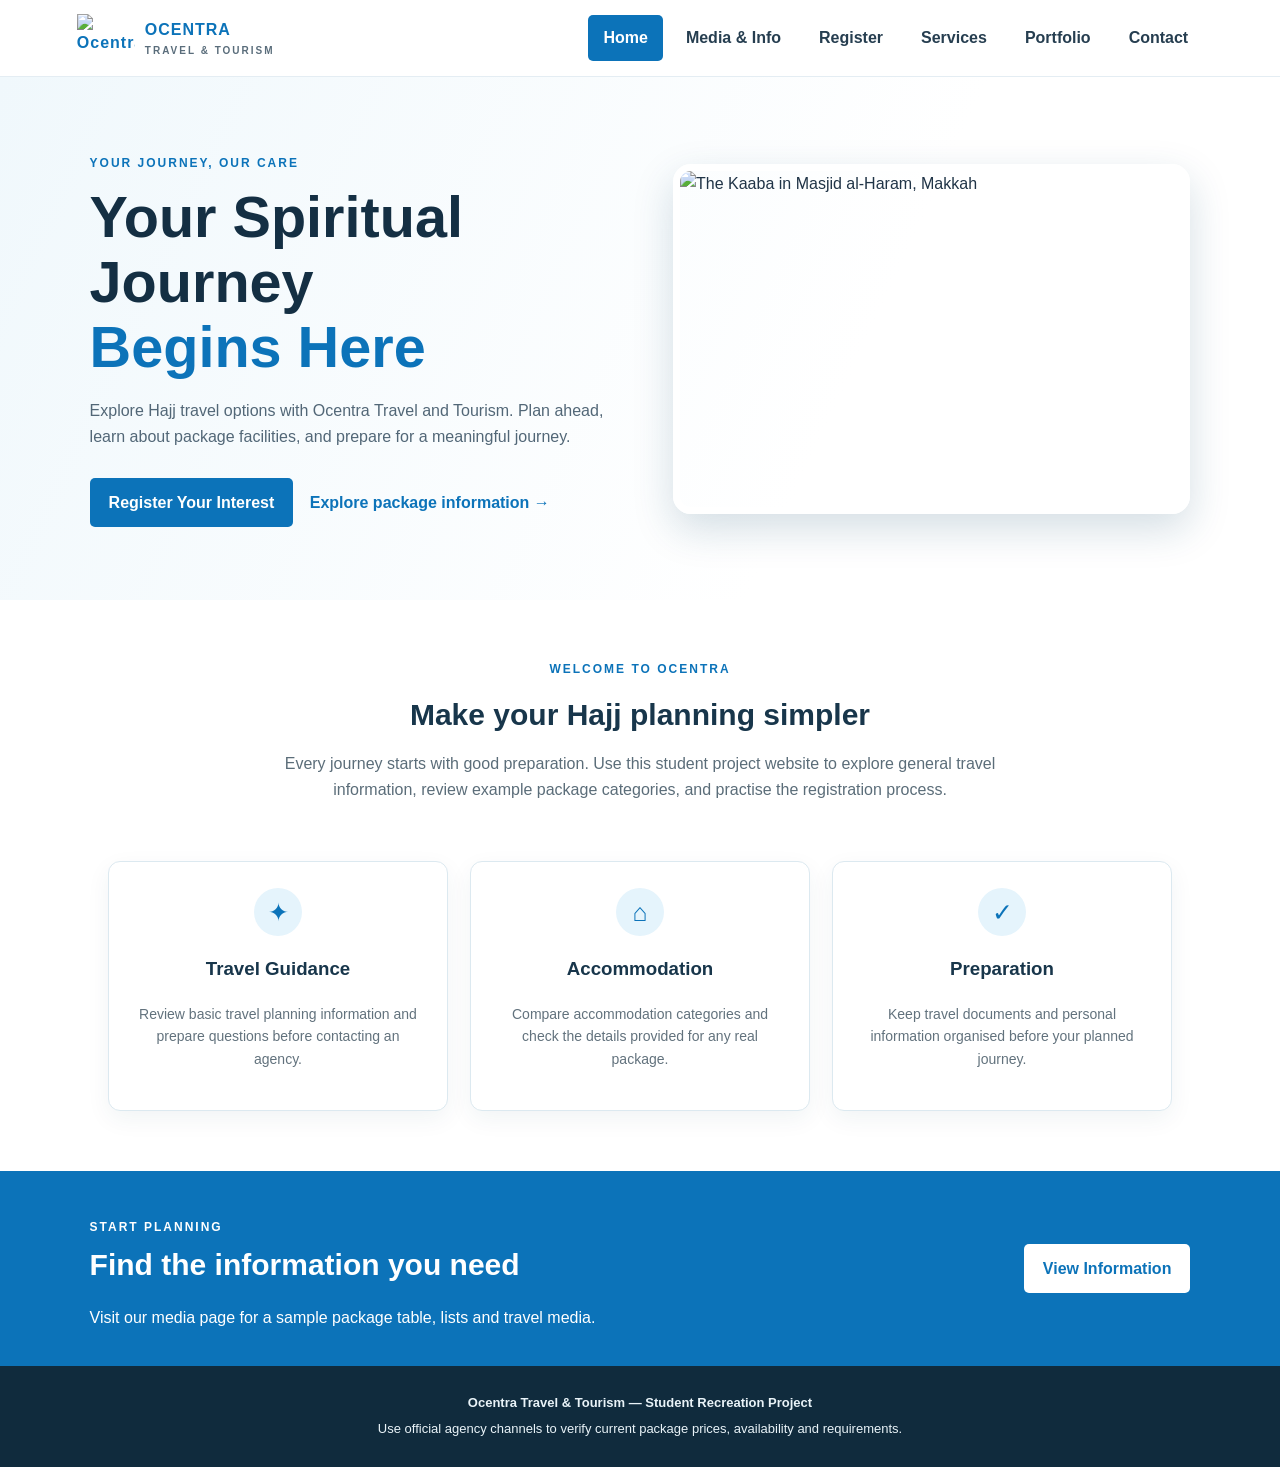
==== index.html @ a97cdcee "Add portfolio page CSS with grid gallery and animations" ====
<!DOCTYPE html>
<html lang="en">
<head>
    <meta charset="UTF-8">
    <meta name="viewport" content="width=device-width, initial-scale=1.0">
    <title>Ocentra Travel | Hajj Packages</title>
    <link rel="stylesheet" href="home.css">
</head>
<body>
    <header class="site-header">
        <a class="brand" href="index.html">
            <img src="https://ocentratravelandtourism.com/wp-content/uploads/2025/06/cropped-Logo-Traval-.png" alt="Ocentra Travel logo">
            <span>OCENTRA <small>TRAVEL &amp; TOURISM</small></span>
        </a>
        <nav aria-label="Main navigation">
            <a class="active" href="index.html">Home</a>
            <a href="media.html">Media &amp; Info</a>
            <a href="register.html">Register</a>
            <a href="services.html">Services</a>
            <a href="portfolio.html">Portfolio</a>
            <a href="contact.html">Contact</a>
        </nav>
    </header>

    <main>
        <section class="hero">
            <div class="hero-content">
                <p class="eyebrow">YOUR JOURNEY, OUR CARE</p>
                <h1>Your Spiritual Journey<br><span>Begins Here</span></h1>
                <p class="hero-text">Explore Hajj travel options with Ocentra Travel and Tourism. Plan ahead, learn about package facilities, and prepare for a meaningful journey.</p>
                <a class="primary-button" href="register.html">Register Your Interest</a>
                <a class="text-link" href="media.html">Explore package information →</a>
            </div>
            <img class="hero-image" src="https://images.unsplash.com/photo-1564769625905-50e93615e769?auto=format&fit=crop&w=1200&q=85" alt="The Kaaba in Masjid al-Haram, Makkah">
        </section>

        <section class="intro section-wrap">
            <p class="eyebrow">WELCOME TO OCENTRA</p>
            <h2>Make your Hajj planning simpler</h2>
            <p>Every journey starts with good preparation. Use this student project website to explore general travel information, review example package categories, and practise the registration process.</p>
        </section>

        <section class="features section-wrap">
            <article class="feature-card">
                <div class="feature-icon">✦</div>
                <h3>Travel Guidance</h3>
                <p>Review basic travel planning information and prepare questions before contacting an agency.</p>
            </article>
            <article class="feature-card">
                <div class="feature-icon">⌂</div>
                <h3>Accommodation</h3>
                <p>Compare accommodation categories and check the details provided for any real package.</p>
            </article>
            <article class="feature-card">
                <div class="feature-icon">✓</div>
                <h3>Preparation</h3>
                <p>Keep travel documents and personal information organised before your planned journey.</p>
            </article>
        </section>

        <section class="callout">
            <div>
                <p class="eyebrow">START PLANNING</p>
                <h2>Find the information you need</h2>
                <p>Visit our media page for a sample package table, lists and travel media.</p>
            </div>
            <a class="light-button" href="media.html">View Information</a>
        </section>
    </main>

    <footer>
        <p><strong>Ocentra Travel &amp; Tourism — Student Recreation Project</strong></p>
        <p>Use official agency channels to verify current package prices, availability and requirements.</p>
    </footer>
</body>
</html>
---- home.css ----
* { box-sizing: border-box; }
body { margin: 0; font-family: Arial, Helvetica, sans-serif; color: #203447; background: #fff; line-height: 1.6; }
.site-header { display: flex; justify-content: space-between; align-items: center; gap: 24px; padding: 14px 6%; background: #fff; border-bottom: 1px solid #e4edf3; }
.brand { display: flex; align-items: center; gap: 10px; color: #0c73b9; text-decoration: none; font-weight: 800; letter-spacing: 1px; }
.brand img { width: 58px; height: 48px; object-fit: contain; }
.brand small { display: block; font-size: 10px; letter-spacing: 2px; color: #5a6d7b; }
nav { display: flex; flex-wrap: wrap; gap: 8px; }
nav a { color: #263e50; text-decoration: none; padding: 10px 15px; border-radius: 5px; font-weight: 700; }
nav a:hover, nav a.active { background: #0c73b9; color: white; }
.hero { display: flex; align-items: center; gap: 45px; padding: 65px 7%; background: linear-gradient(115deg, #f0f8fc, #ffffff 65%); }
.hero-content { flex: 1; }
.hero-image { width: 47%; min-height: 350px; max-height: 440px; object-fit: cover; border-radius: 18px; border: 7px solid #fff; box-shadow: 0 15px 40px rgba(17, 70, 105, .18); }
.eyebrow { color: #0c73b9; font-size: 12px; font-weight: 800; letter-spacing: 2px; }
h1 { color: #142f43; font-size: clamp(34px, 4.5vw, 58px); line-height: 1.13; margin: 12px 0 18px; }
h1 span { color: #0c73b9; }
.hero-text { max-width: 560px; color: #526777; }
.primary-button, .light-button { display: inline-block; text-decoration: none; font-weight: 700; border-radius: 5px; padding: 12px 19px; }
.primary-button { margin: 12px 12px 8px 0; color: #fff; background: #0c73b9; }
.primary-button:hover { background: #084f80; }
.text-link { color: #0c73b9; font-weight: 700; text-decoration: none; }
.section-wrap { padding: 48px 7%; text-align: center; }
h2 { margin: 4px 0 12px; color: #18364b; font-size: 30px; }
.intro > p:last-child { max-width: 760px; margin: 0 auto; color: #5b6d79; }
.features { display: flex; justify-content: center; gap: 22px; padding-top: 10px; padding-bottom: 60px; }
.feature-card { flex: 1; max-width: 340px; padding: 26px 22px; border: 1px solid #dce9f0; border-radius: 12px; background: #fff; box-shadow: 0 8px 24px rgba(22, 67, 92, .06); }
.feature-icon { display: inline-grid; place-items: center; width: 48px; height: 48px; border-radius: 50%; color: #0c73b9; background: #e5f4fc; font-size: 25px; }
.feature-card h3 { color: #18364b; }
.feature-card p { color: #62727d; font-size: 14px; }
.callout { display: flex; justify-content: space-between; align-items: center; gap: 20px; padding: 35px 7%; background: #0c73b9; color: #fff; }
.callout h2, .callout .eyebrow { color: #fff; }
.callout p { margin-bottom: 0; }
.light-button { color: #0c73b9; background: #fff; white-space: nowrap; }
footer { padding: 22px 7%; background: #102b3d; color: #e9f3f8; text-align: center; font-size: 13px; }
footer p { margin: 5px; }
@media (max-width: 760px) {
  .site-header, .hero, .callout { flex-direction: column; text-align: center; }
  .site-header { padding: 15px 4%; }
  .hero { padding: 38px 5%; gap: 25px; }
  .hero-image { width: 100%; min-height: 230px; }
  .features { flex-direction: column; align-items: center; }
  .feature-card { width: 100%; }
}
html { scroll-behavior: smooth; }
nav a { transition: background .3s, color .3s; }
.primary-button, .light-button { transition: background .3s, transform .3s; }
.primary-button:hover, .light-button:hover { transform: translateY(-3px); }
.text-link { transition: letter-spacing .3s; }
.text-link:hover { letter-spacing: 1px; }
.feature-card { transition: transform .3s, box-shadow .3s; }
.feature-card:hover { transform: translateY(-8px); box-shadow: 0 16px 32px rgba(22, 67, 92, .15); }
.hero-image { transition: transform .5s; }
.hero-image:hover { transform: scale(1.03); }
.hero-content, .hero-image { animation: fadeIn .9s ease; }
@keyframes fadeIn {
  from { opacity: 0; transform: translateY(25px); }
  to { opacity: 1; transform: translateY(0); }
}
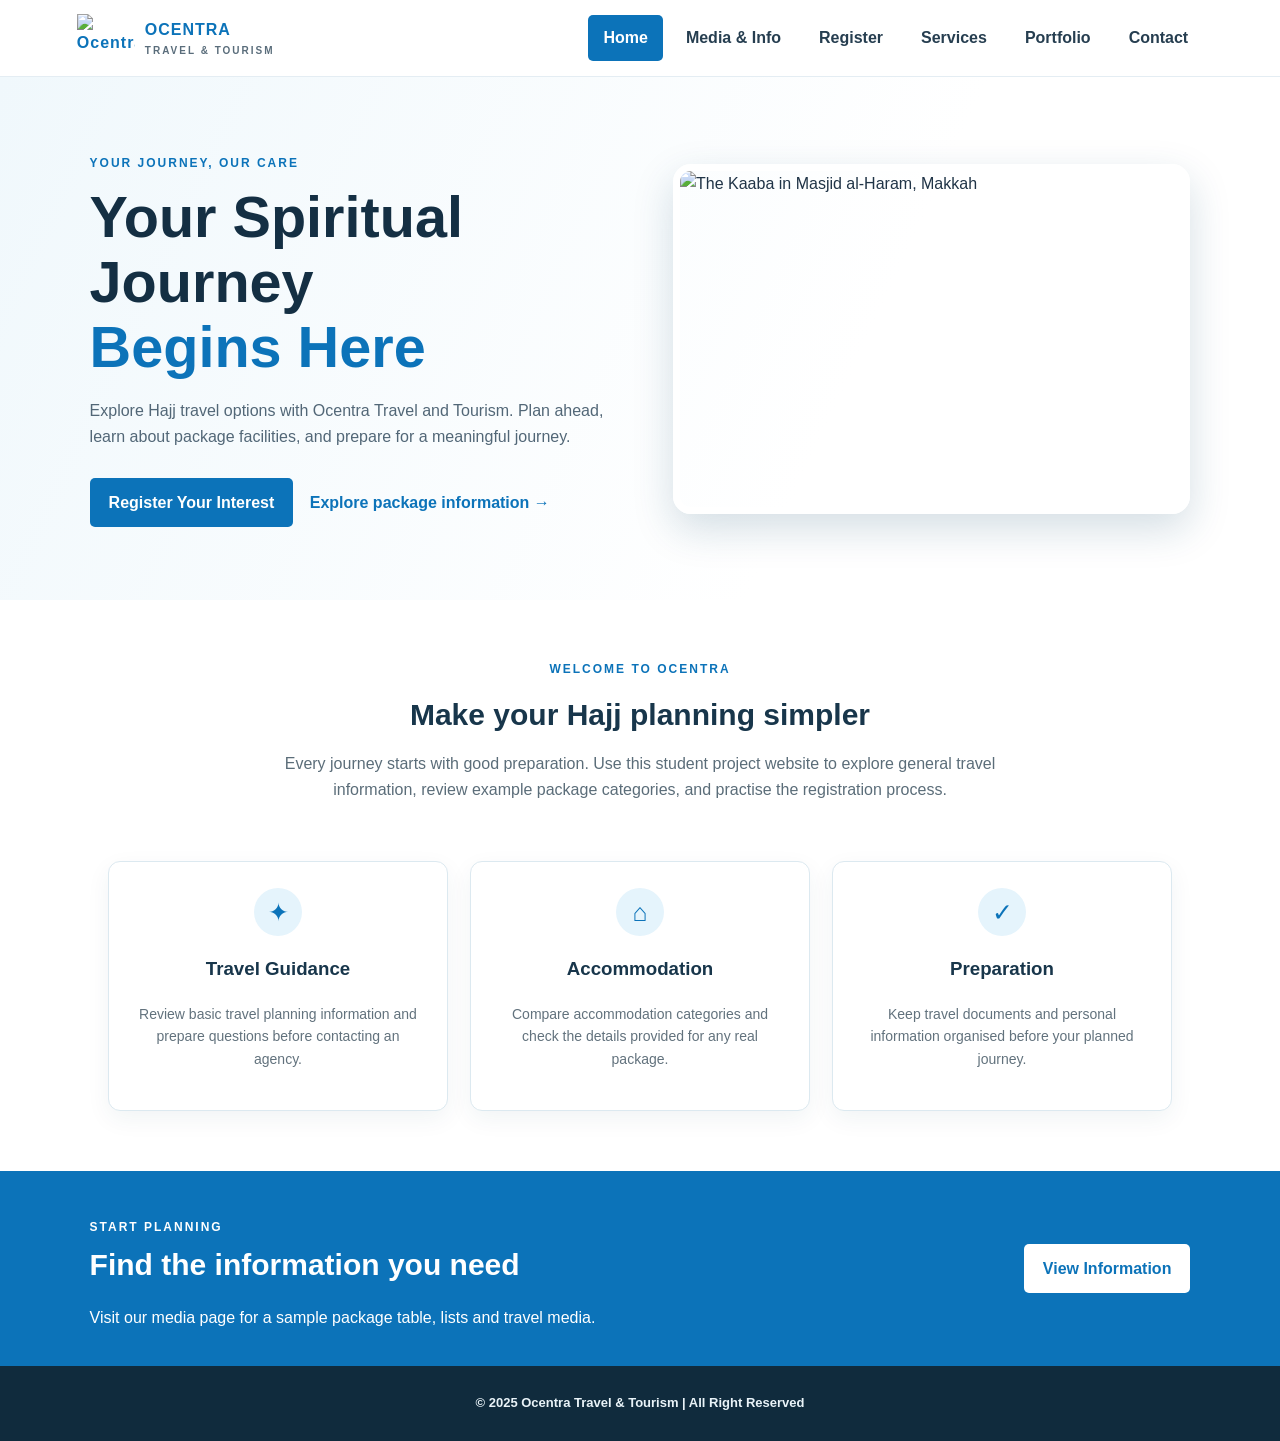
==== commit eacc4cfa: "final website with all files" ====
--- a/index.html
+++ b/index.html
@@ -69,8 +69,7 @@
     </main>
 
     <footer>
-        <p><strong>Ocentra Travel &amp; Tourism — Student Recreation Project</strong></p>
-        <p>Use official agency channels to verify current package prices, availability and requirements.</p>
+        <p><strong>© 2025 Ocentra Travel & Tourism | All Right Reserved</strong></p>
     </footer>
 </body>
 </html>
--- a/home.css
+++ b/home.css
@@ -1,57 +1,318 @@
-* { box-sizing: border-box; }
-body { margin: 0; font-family: Arial, Helvetica, sans-serif; color: #203447; background: #fff; line-height: 1.6; }
-.site-header { display: flex; justify-content: space-between; align-items: center; gap: 24px; padding: 14px 6%; background: #fff; border-bottom: 1px solid #e4edf3; }
-.brand { display: flex; align-items: center; gap: 10px; color: #0c73b9; text-decoration: none; font-weight: 800; letter-spacing: 1px; }
-.brand img { width: 58px; height: 48px; object-fit: contain; }
-.brand small { display: block; font-size: 10px; letter-spacing: 2px; color: #5a6d7b; }
-nav { display: flex; flex-wrap: wrap; gap: 8px; }
-nav a { color: #263e50; text-decoration: none; padding: 10px 15px; border-radius: 5px; font-weight: 700; }
-nav a:hover, nav a.active { background: #0c73b9; color: white; }
-.hero { display: flex; align-items: center; gap: 45px; padding: 65px 7%; background: linear-gradient(115deg, #f0f8fc, #ffffff 65%); }
-.hero-content { flex: 1; }
-.hero-image { width: 47%; min-height: 350px; max-height: 440px; object-fit: cover; border-radius: 18px; border: 7px solid #fff; box-shadow: 0 15px 40px rgba(17, 70, 105, .18); }
-.eyebrow { color: #0c73b9; font-size: 12px; font-weight: 800; letter-spacing: 2px; }
-h1 { color: #142f43; font-size: clamp(34px, 4.5vw, 58px); line-height: 1.13; margin: 12px 0 18px; }
-h1 span { color: #0c73b9; }
-.hero-text { max-width: 560px; color: #526777; }
-.primary-button, .light-button { display: inline-block; text-decoration: none; font-weight: 700; border-radius: 5px; padding: 12px 19px; }
-.primary-button { margin: 12px 12px 8px 0; color: #fff; background: #0c73b9; }
-.primary-button:hover { background: #084f80; }
-.text-link { color: #0c73b9; font-weight: 700; text-decoration: none; }
-.section-wrap { padding: 48px 7%; text-align: center; }
-h2 { margin: 4px 0 12px; color: #18364b; font-size: 30px; }
-.intro > p:last-child { max-width: 760px; margin: 0 auto; color: #5b6d79; }
-.features { display: flex; justify-content: center; gap: 22px; padding-top: 10px; padding-bottom: 60px; }
-.feature-card { flex: 1; max-width: 340px; padding: 26px 22px; border: 1px solid #dce9f0; border-radius: 12px; background: #fff; box-shadow: 0 8px 24px rgba(22, 67, 92, .06); }
-.feature-icon { display: inline-grid; place-items: center; width: 48px; height: 48px; border-radius: 50%; color: #0c73b9; background: #e5f4fc; font-size: 25px; }
-.feature-card h3 { color: #18364b; }
-.feature-card p { color: #62727d; font-size: 14px; }
-.callout { display: flex; justify-content: space-between; align-items: center; gap: 20px; padding: 35px 7%; background: #0c73b9; color: #fff; }
-.callout h2, .callout .eyebrow { color: #fff; }
-.callout p { margin-bottom: 0; }
-.light-button { color: #0c73b9; background: #fff; white-space: nowrap; }
-footer { padding: 22px 7%; background: #102b3d; color: #e9f3f8; text-align: center; font-size: 13px; }
-footer p { margin: 5px; }
+* {
+    box-sizing: border-box;
+}
+
+body {
+    margin: 0;
+    font-family: Arial, Helvetica, sans-serif;
+    color: #203447;
+    background: #fff;
+    line-height: 1.6;
+}
+
+.site-header {
+    display: flex;
+    justify-content: space-between;
+    align-items: center;
+    gap: 24px;
+    padding: 14px 6%;
+    background: #fff;
+    border-bottom: 1px solid #e4edf3;
+}
+
+.brand {
+    display: flex;
+    align-items: center;
+    gap: 10px;
+    color: #0c73b9;
+    text-decoration: none;
+    font-weight: 800;
+    letter-spacing: 1px;
+}
+
+.brand img {
+    width: 58px;
+    height: 48px;
+    object-fit: contain;
+}
+
+.brand small {
+    display: block;
+    font-size: 10px;
+    letter-spacing: 2px;
+    color: #5a6d7b;
+}
+
+nav {
+    display: flex;
+    flex-wrap: wrap;
+    gap: 8px;
+}
+
+nav a {
+    color: #263e50;
+    text-decoration: none;
+    padding: 10px 15px;
+    border-radius: 5px;
+    font-weight: 700;
+}
+
+nav a:hover,
+nav a.active {
+    background: #0c73b9;
+    color: white;
+}
+
+.hero {
+    display: flex;
+    align-items: center;
+    gap: 45px;
+    padding: 65px 7%;
+    background: linear-gradient(115deg, #f0f8fc, #ffffff 65%);
+}
+
+.hero-content {
+    flex: 1;
+}
+
+.hero-image {
+    width: 47%;
+    min-height: 350px;
+    max-height: 440px;
+    object-fit: cover;
+    border-radius: 18px;
+    border: 7px solid #fff;
+    box-shadow: 0 15px 40px rgba(17, 70, 105, .18);
+}
+
+.eyebrow {
+    color: #0c73b9;
+    font-size: 12px;
+    font-weight: 800;
+    letter-spacing: 2px;
+}
+
+h1 {
+    color: #142f43;
+    font-size: clamp(34px, 4.5vw, 58px);
+    line-height: 1.13;
+    margin: 12px 0 18px;
+}
+
+h1 span {
+    color: #0c73b9;
+}
+
+.hero-text {
+    max-width: 560px;
+    color: #526777;
+}
+
+.primary-button,
+.light-button {
+    display: inline-block;
+    text-decoration: none;
+    font-weight: 700;
+    border-radius: 5px;
+    padding: 12px 19px;
+}
+
+.primary-button {
+    margin: 12px 12px 8px 0;
+    color: #fff;
+    background: #0c73b9;
+}
+
+.primary-button:hover {
+    background: #084f80;
+}
+
+.text-link {
+    color: #0c73b9;
+    font-weight: 700;
+    text-decoration: none;
+}
+
+.section-wrap {
+    padding: 48px 7%;
+    text-align: center;
+}
+
+h2 {
+    margin: 4px 0 12px;
+    color: #18364b;
+    font-size: 30px;
+}
+
+.intro > p:last-child {
+    max-width: 760px;
+    margin: 0 auto;
+    color: #5b6d79;
+}
+
+.features {
+    display: flex;
+    justify-content: center;
+    gap: 22px;
+    padding-top: 10px;
+    padding-bottom: 60px;
+}
+
+.feature-card {
+    flex: 1;
+    max-width: 340px;
+    padding: 26px 22px;
+    border: 1px solid #dce9f0;
+    border-radius: 12px;
+    background: #fff;
+    box-shadow: 0 8px 24px rgba(22, 67, 92, .06);
+}
+
+.feature-icon {
+    display: inline-grid;
+    place-items: center;
+    width: 48px;
+    height: 48px;
+    border-radius: 50%;
+    color: #0c73b9;
+    background: #e5f4fc;
+    font-size: 25px;
+}
+
+.feature-card h3 {
+    color: #18364b;
+}
+
+.feature-card p {
+    color: #62727d;
+    font-size: 14px;
+}
+
+.callout {
+    display: flex;
+    justify-content: space-between;
+    align-items: center;
+    gap: 20px;
+    padding: 35px 7%;
+    background: #0c73b9;
+    color: #fff;
+}
+
+.callout h2,
+.callout .eyebrow {
+    color: #fff;
+}
+
+.callout p {
+    margin-bottom: 0;
+}
+
+.light-button {
+    color: #0c73b9;
+    background: #fff;
+    white-space: nowrap;
+}
+
+footer {
+    padding: 22px 7%;
+    background: #102b3d;
+    color: #e9f3f8;
+    text-align: center;
+    font-size: 13px;
+}
+
+footer p {
+    margin: 5px;
+}
+
 @media (max-width: 760px) {
-  .site-header, .hero, .callout { flex-direction: column; text-align: center; }
-  .site-header { padding: 15px 4%; }
-  .hero { padding: 38px 5%; gap: 25px; }
-  .hero-image { width: 100%; min-height: 230px; }
-  .features { flex-direction: column; align-items: center; }
-  .feature-card { width: 100%; }
-}
-html { scroll-behavior: smooth; }
-nav a { transition: background .3s, color .3s; }
-.primary-button, .light-button { transition: background .3s, transform .3s; }
-.primary-button:hover, .light-button:hover { transform: translateY(-3px); }
-.text-link { transition: letter-spacing .3s; }
-.text-link:hover { letter-spacing: 1px; }
-.feature-card { transition: transform .3s, box-shadow .3s; }
-.feature-card:hover { transform: translateY(-8px); box-shadow: 0 16px 32px rgba(22, 67, 92, .15); }
-.hero-image { transition: transform .5s; }
-.hero-image:hover { transform: scale(1.03); }
-.hero-content, .hero-image { animation: fadeIn .9s ease; }
+    .site-header,
+    .hero,
+    .callout {
+        flex-direction: column;
+        text-align: center;
+    }
+
+    .site-header {
+        padding: 15px 4%;
+    }
+
+    .hero {
+        padding: 38px 5%;
+        gap: 25px;
+    }
+
+    .hero-image {
+        width: 100%;
+        min-height: 230px;
+    }
+
+    .features {
+        flex-direction: column;
+        align-items: center;
+    }
+
+    .feature-card {
+        width: 100%;
+    }
+}
+
+html {
+    scroll-behavior: smooth;
+}
+
+nav a {
+    transition: background .3s, color .3s;
+}
+
+.primary-button,
+.light-button {
+    transition: background .3s, transform .3s;
+}
+
+.primary-button:hover,
+.light-button:hover {
+    transform: translateY(-3px);
+}
+
+.text-link {
+    transition: letter-spacing .3s;
+}
+
+.text-link:hover {
+    letter-spacing: 1px;
+}
+
+.feature-card {
+    transition: transform .3s, box-shadow .3s;
+}
+
+.feature-card:hover {
+    transform: translateY(-8px);
+    box-shadow: 0 16px 32px rgba(22, 67, 92, .15);
+}
+
+.hero-image {
+    transition: transform .5s;
+}
+
+.hero-image:hover {
+    transform: scale(1.03);
+}
+
+.hero-content,
+.hero-image {
+    animation: fadeIn .9s ease;
+}
+
 @keyframes fadeIn {
-  from { opacity: 0; transform: translateY(25px); }
-  to { opacity: 1; transform: translateY(0); }
-}
+    from {
+        opacity: 0;
+        transform: translateY(25px);
+    }
+
+    to {
+        opacity: 1;
+        transform: translateY(0);
+    }
+}
